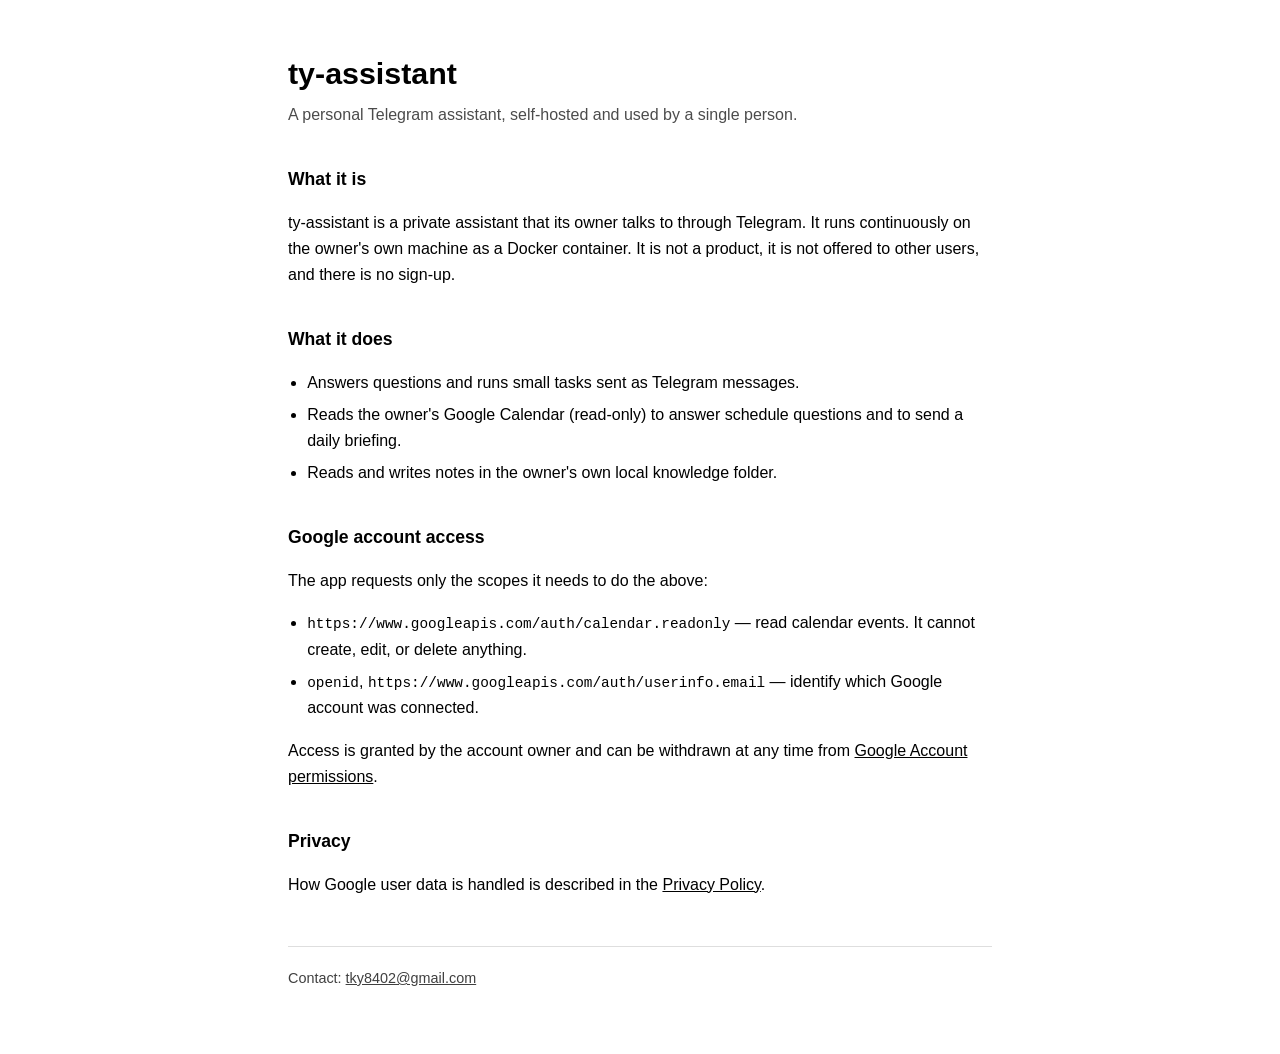
==== index.html @ ca2e8afc "Add ty-assistant homepage and privacy policy Google OAuth consent-screen requirements for production" ====
<!doctype html>
<html lang="en">
<head>
<meta charset="utf-8">
<meta name="viewport" content="width=device-width, initial-scale=1">
<title>ty-assistant</title>
<style>
  :root { color-scheme: light dark; }
  body {
    margin: 0 auto; padding: 3rem 1.25rem 4rem; max-width: 44rem;
    font: 16px/1.65 -apple-system, BlinkMacSystemFont, "Segoe UI", Roboto, sans-serif;
  }
  h1 { font-size: 1.9rem; margin: 0 0 .25rem; }
  h2 { font-size: 1.1rem; margin: 2.25rem 0 .6rem; }
  .sub { opacity: .7; margin: 0 0 2rem; }
  ul { padding-left: 1.2rem; }
  li { margin: .35rem 0; }
  code { font-family: ui-monospace, SFMono-Regular, Menlo, monospace; font-size: .9em; }
  footer { margin-top: 3rem; padding-top: 1.25rem; border-top: 1px solid rgba(128,128,128,.35); opacity: .75; font-size: .9rem; }
  a { color: inherit; }
</style>
</head>
<body>

<h1>ty-assistant</h1>
<p class="sub">A personal Telegram assistant, self-hosted and used by a single person.</p>

<h2>What it is</h2>
<p>
  ty-assistant is a private assistant that its owner talks to through Telegram. It runs
  continuously on the owner's own machine as a Docker container. It is not a product, it is
  not offered to other users, and there is no sign-up.
</p>

<h2>What it does</h2>
<ul>
  <li>Answers questions and runs small tasks sent as Telegram messages.</li>
  <li>Reads the owner's Google Calendar (read-only) to answer schedule questions and to send a daily briefing.</li>
  <li>Reads and writes notes in the owner's own local knowledge folder.</li>
</ul>

<h2>Google account access</h2>
<p>
  The app requests only the scopes it needs to do the above:
</p>
<ul>
  <li><code>https://www.googleapis.com/auth/calendar.readonly</code> — read calendar events. It cannot create, edit, or delete anything.</li>
  <li><code>openid</code>, <code>https://www.googleapis.com/auth/userinfo.email</code> — identify which Google account was connected.</li>
</ul>
<p>
  Access is granted by the account owner and can be withdrawn at any time from
  <a href="https://myaccount.google.com/permissions">Google Account permissions</a>.
</p>

<h2>Privacy</h2>
<p>
  How Google user data is handled is described in the <a href="./privacy.html">Privacy Policy</a>.
</p>

<footer>
  Contact: <a href="mailto:tky8402@gmail.com">tky8402@gmail.com</a>
</footer>

</body>
</html>
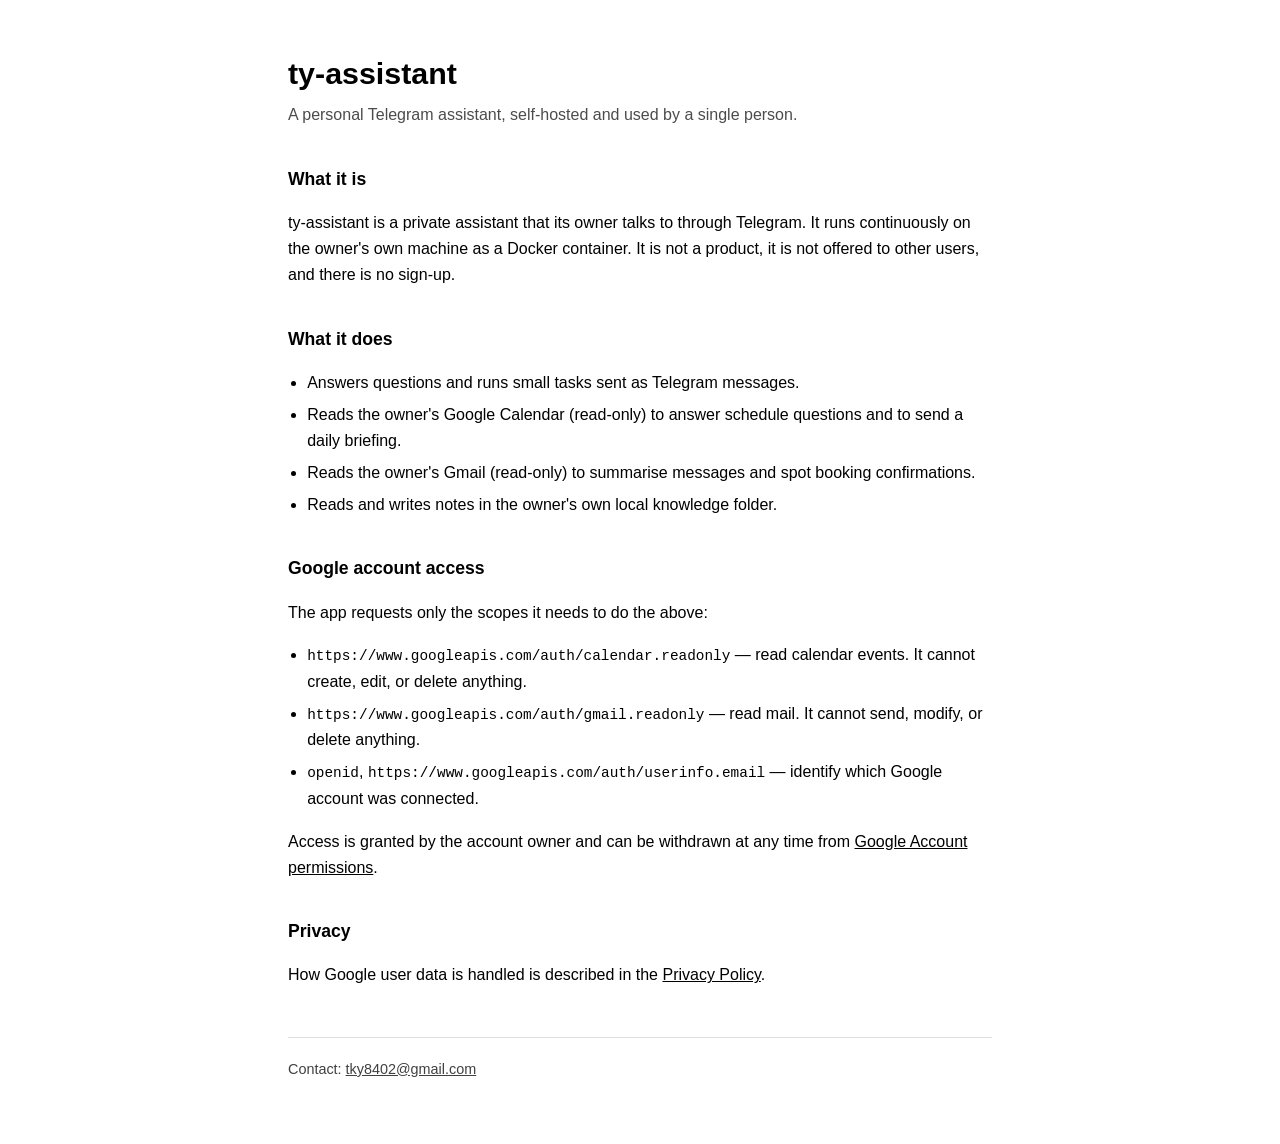
==== commit 8b735678: "Add Gmail read-only access description to index.html" ====
--- a/index.html
+++ b/index.html
@@ -36,6 +36,7 @@
 <ul>
   <li>Answers questions and runs small tasks sent as Telegram messages.</li>
   <li>Reads the owner's Google Calendar (read-only) to answer schedule questions and to send a daily briefing.</li>
+  <li>Reads the owner's Gmail (read-only) to summarise messages and spot booking confirmations.</li>
   <li>Reads and writes notes in the owner's own local knowledge folder.</li>
 </ul>
 
@@ -45,6 +46,7 @@
 </p>
 <ul>
   <li><code>https://www.googleapis.com/auth/calendar.readonly</code> — read calendar events. It cannot create, edit, or delete anything.</li>
+  <li><code>https://www.googleapis.com/auth/gmail.readonly</code> — read mail. It cannot send, modify, or delete anything.</li>
   <li><code>openid</code>, <code>https://www.googleapis.com/auth/userinfo.email</code> — identify which Google account was connected.</li>
 </ul>
 <p>
